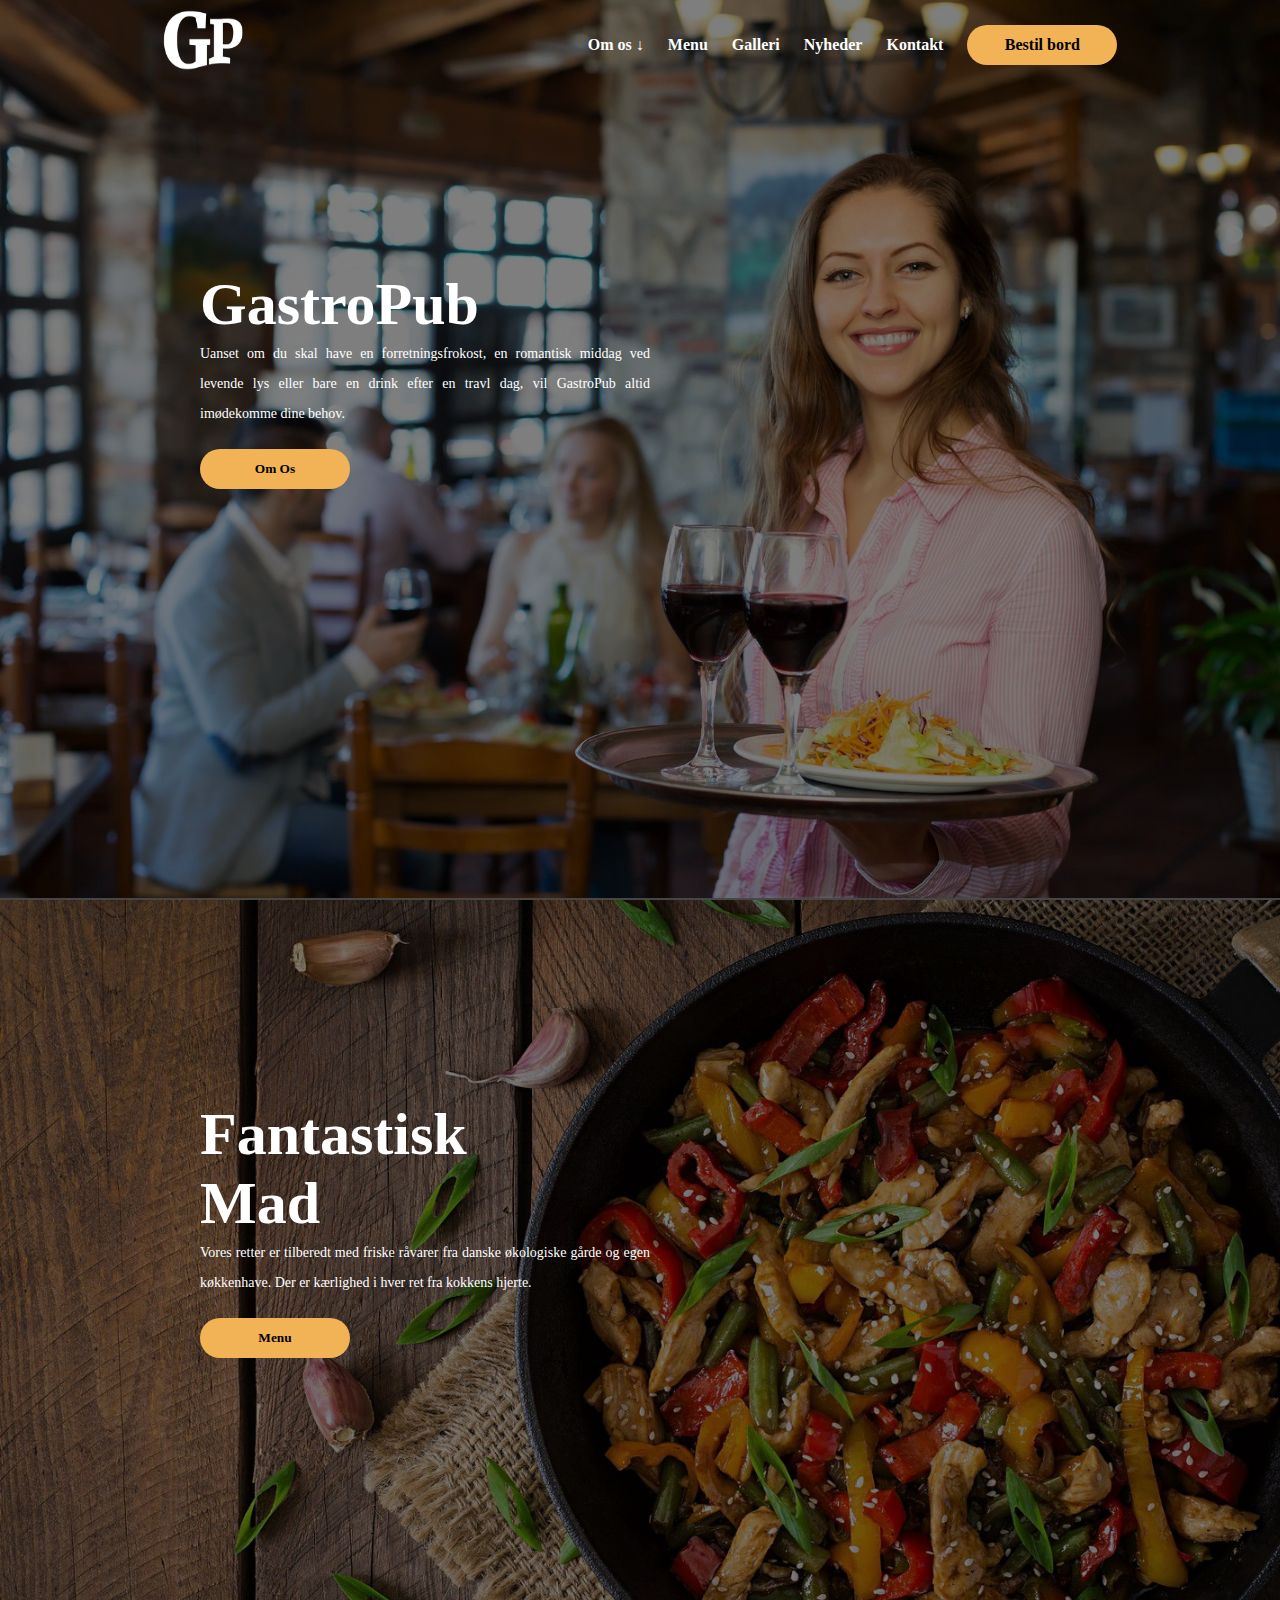
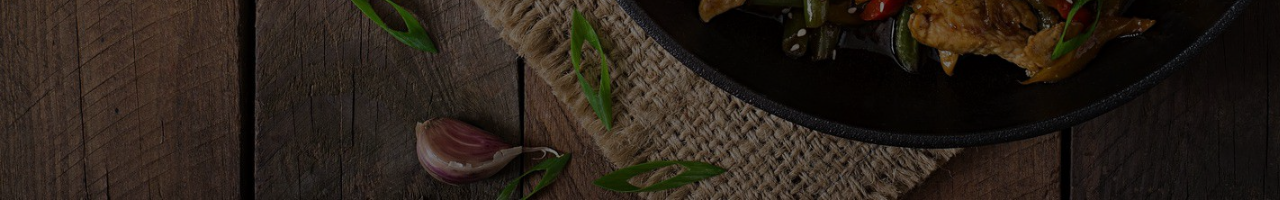
==== index.html @ f4e52f5f "." ====
<!DOCTYPE html>
<html lang="da">
<head>
    <meta charset="UTF-8">
    <meta name="viewport" content="width=device-width, initial-scale=1.0">
    <title>Gastropub</title>
    <link rel="stylesheet" href="/css/style.css">
    <script src="/scripts/script.js"></script>


</head>
<body>

<section class="sec-1">
    <div class="overlay">

     
     <nav class="navbar">   
    
         <img class="logo" src="/img/Gplogo.png" alt="">
    <ul>
        <li> <a href="">Om os &#8595;</a> </li>
        <li> <a href="">Menu</a> </li>
        <li> <a href="">Galleri</a> </li>
        <li> <a href="">Nyheder</a> </li>
        <li> <a href="">Kontakt</a> </li>
        
        <button class="bestil">Bestil bord</button>
    </ul>
</nav>
    <div class="text-1">
        <h1>GastroPub</h1>
        <p class="p-1">Uanset om du skal have en forretningsfrokost, en romantisk middag ved levende lys eller bare en drink efter en travl dag, vil GastroPub altid imødekomme dine behov.</p>

        <button class="om">Om Os</button>

    </div>


    </div>


</section>

<section class="sec-2">

<div class="overlay">

    <div class="text-2">
        <h1>Fantastisk <br>Mad</h1>
        <p class="p-1">Vores retter er tilberedt med friske råvarer fra danske økologiske gårde og egen køkkenhave. Der er kærlighed i hver ret fra kokkens hjerte.</p>

        <button class="om">Menu</button>

    </div>

</div>

</section>








    
</body>
</html>
---- css/style.css ----
*{
box-sizing: border-box;
padding: 0;
margin: 0;
}



.sec-1{
    background-image: url(/img/mainsite-waiter.jpg);
    background-repeat: no-repeat;
    background-size:cover;
    width: 100%;
    height: 900px;
    background-position: center;
    border-bottom: 2px solid rgb(70, 70, 70);
    
}

.overlay {
    
    
    width: 100%; /* Full width (cover the whole page) */
    height: 100%; /* Full height (cover the whole page) */
   
    
    background-color: rgba(0,0,0,0.5); /* Black background with opacity */
    
  }

.navbar{
    
    display: flex;
    justify-content: space-around;
    
    
    
}



.logo{
    width: 80px;
    height: 60px;
    background-color: white;
    background: transparent;
    
    margin-top: 10px;
}

ul {
    list-style-type: none;
    margin: 0;
    padding: 0;
    
    margin-top: 25px;
    
  }

  li{
    display: inline;
    
    
  }

  a{
    text-decoration: none;
    color: white;
    font-family: merriweather;
    font-weight: bold;
    margin-left: 20px;
    
    
  }

  .text-1{
    background: transparent;
    margin: 200px;
    text-align:justify;
    max-width: 450px;
    
  }

h1{
    color: white;
    font-size: 60px;
    font-family: merriweather;
    font-weight: bold;
}

.p-1{
    color: white;
    font-family:'Times New Roman', Times, serif;
    font-size: 14px;
    font-weight: regular;
    line-height: 30px;
}

.om{
    background-color: #F1B356;
    color: black;
    font-family:'Times New Roman', Times, serif;
    height: 40px;
    width: 150px;
    border: none;
    border-radius: 27px;
    text-align: center;
    margin-top: 20px;
    font-weight: bold;
}

.bestil{
    background-color: #F1B356;
    color: black;
    font-family:merriweather;
    height: 40px;
    width: 150px;
    border: none;
    border-radius: 27px;
    text-align: center;
    font-weight: bold;
    margin-left: 20px;
    font-size: 16px;
}

/* Sektion 2 */

.sec-2{
    background-image: url(/img/mainSite-food.jpg);
    background-repeat: no-repeat;
    background-size:cover;
    width: 100%;
    height: 900px;
    
    
}

.text-2{
    position: absolute;
    background: transparent;
    margin: 200px;
    text-align:justify;
    max-width: 450px;
    
  }












  a:hover{
    
    color: rgb(202, 198, 198);
  }

button:hover{
  cursor: pointer;
  transform: scale(1.1);
  background-color: #d19b4a;
}
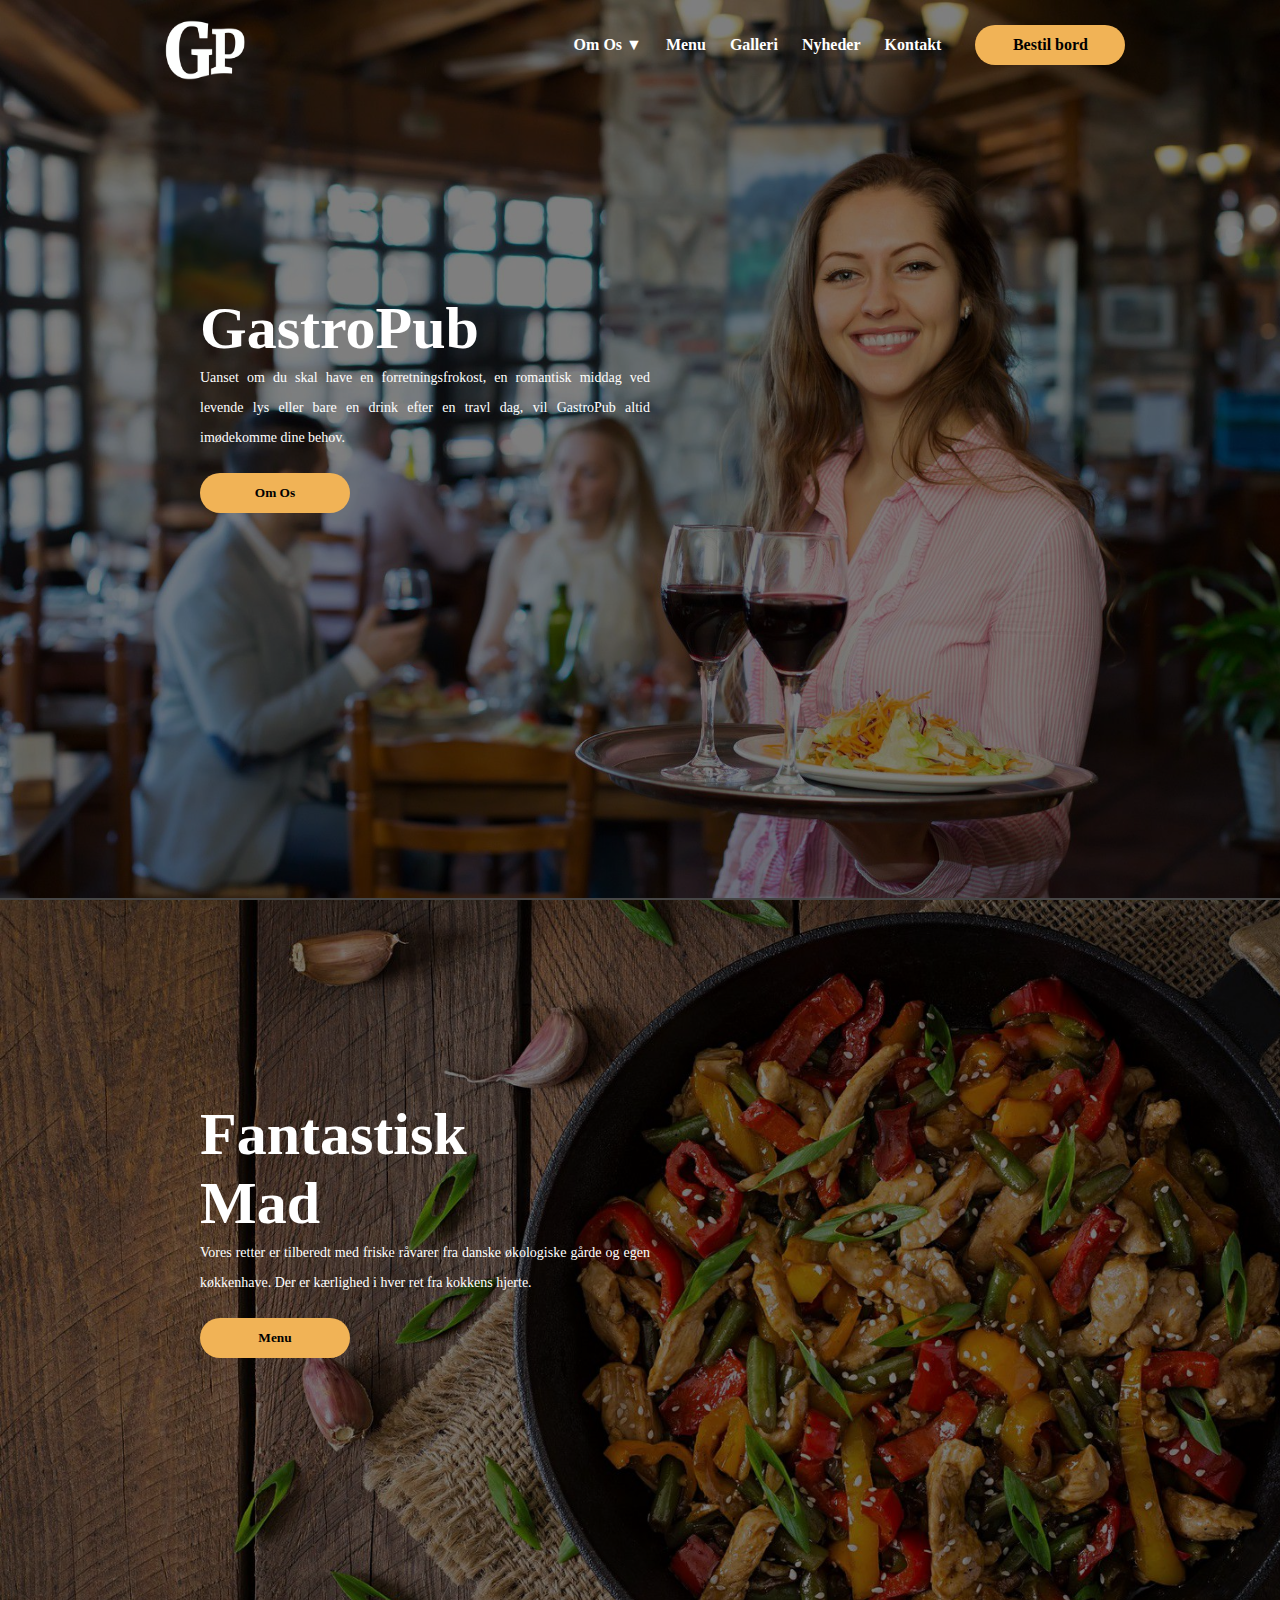
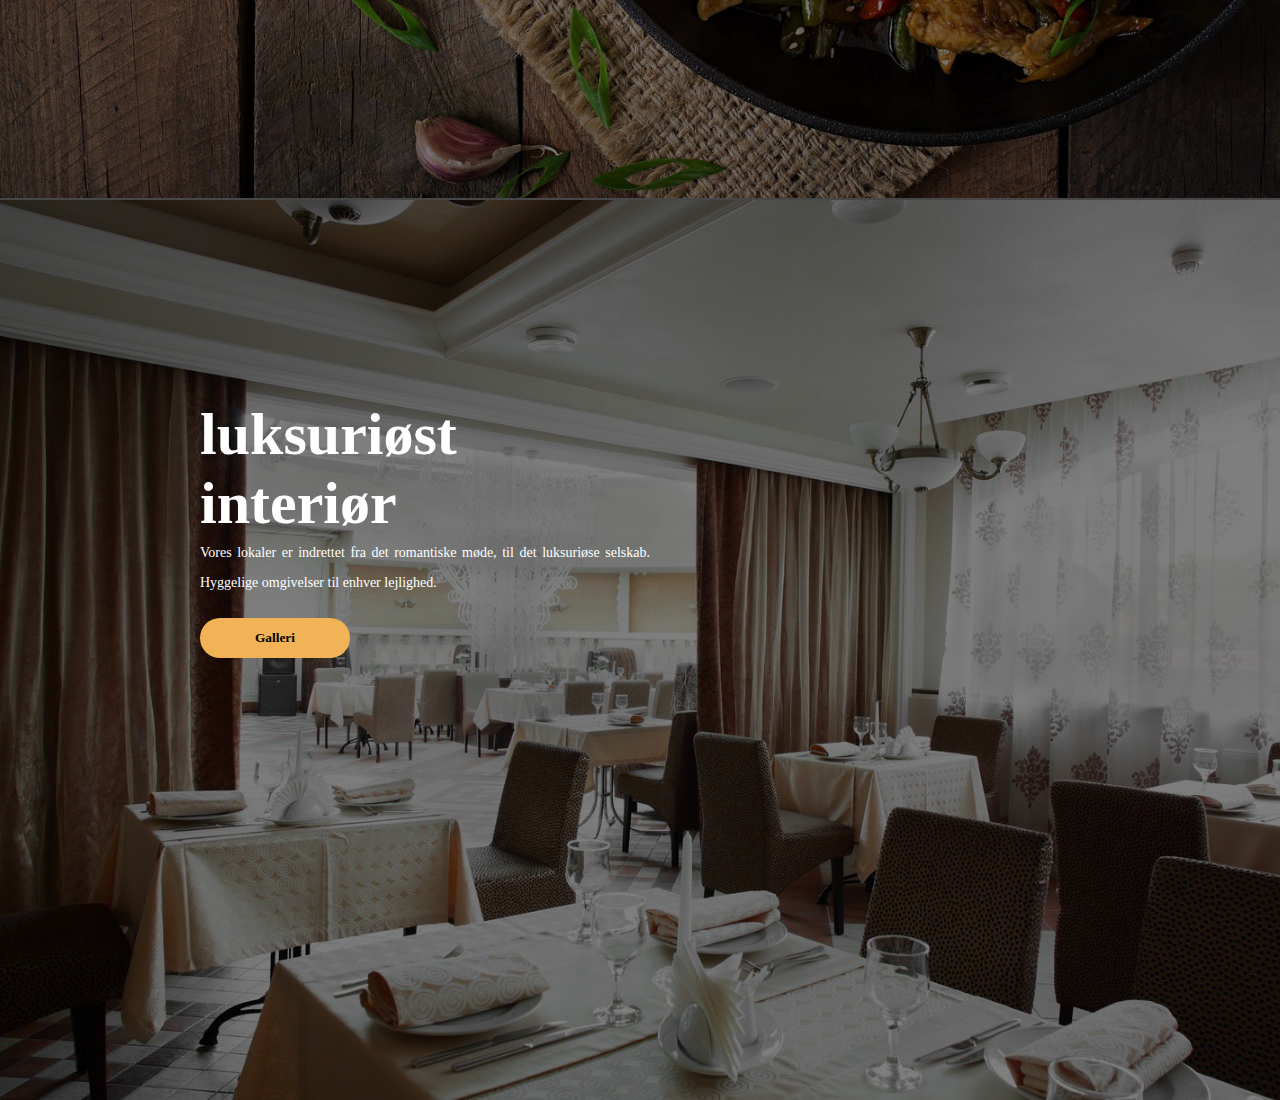
==== commit 44d0c3f4: "26-02-24" ====
--- a/index.html
+++ b/index.html
@@ -4,6 +4,9 @@
     <meta charset="UTF-8">
     <meta name="viewport" content="width=device-width, initial-scale=1.0">
     <title>Gastropub</title>
+    <link rel="preconnect" href="https://fonts.googleapis.com">
+<link rel="preconnect" href="https://fonts.gstatic.com" crossorigin>
+<link href="https://fonts.googleapis.com/css2?family=Crimson+Pro:ital,wght@0,200..900;1,200..900&display=swap" rel="stylesheet">
     <link rel="stylesheet" href="/css/style.css">
     <script src="/scripts/script.js"></script>
 
@@ -17,16 +20,23 @@
      
      <nav class="navbar">   
     
-         <img class="logo" src="/img/Gplogo.png" alt="">
-    <ul>
-        <li> <a href="">Om os &#8595;</a> </li>
-        <li> <a href="">Menu</a> </li>
-        <li> <a href="">Galleri</a> </li>
-        <li> <a href="">Nyheder</a> </li>
-        <li> <a href="">Kontakt</a> </li>
-        
-        <button class="bestil">Bestil bord</button>
-    </ul>
+        <a href="index.html"> <img class="logo" src="/img/Gplogo.png" alt=""> </a>
+         <ul class="nav-ul">
+            
+            <li><a href="#">Om Os &#9660;</a>
+                <ul>
+                <li><a href="omos.html">Gastropub</a></li>
+                <li><a href="#">Vores Team</a></li>
+                
+            </ul>
+            
+            <li><a href="#">Menu</a></li>
+            <li><a href="#">Galleri</a></li>
+            <li><a href="#">Nyheder</a></li>
+            <li><a href="#">Kontakt</a></li>
+            <button class="bestil">Bestil bord</button>
+
+            </ul>
 </nav>
     <div class="text-1">
         <h1>GastroPub</h1>
@@ -58,7 +68,21 @@
 
 </section>
 
+<section class="sec-3">
 
+    <div class="overlay">
+    
+        <div class="text-2">
+            <h1>luksuriøst <br>interiør</h1>
+            <p class="p-1">Vores lokaler er indrettet fra det romantiske møde, til det luksuriøse selskab. Hyggelige omgivelser til enhver lejlighed.</p>
+    
+            <button class="om">Galleri</button>
+    
+        </div>
+    
+    </div>
+    
+    </section>
 
 
 
--- a/css/style.css
+++ b/css/style.css
@@ -1,3 +1,4 @@
+
 *{
 box-sizing: border-box;
 padding: 0;
@@ -17,14 +18,31 @@
     
 }
 
+ul ul{
+  display: none;
+  position: absolute;
+  margin: 0;
+}
+
+ul li:hover ul{
+  display: block;
+  line-height: 25px;
+  background-color: #211E1B;
+  text-align: center;
+  font-size: 12px;
+  width: 100px;
+  
+  
+  }
+
 .overlay {
     
     
-    width: 100%; /* Full width (cover the whole page) */
-    height: 100%; /* Full height (cover the whole page) */
+    width: 100%;
+    height: 100%; 
    
     
-    background-color: rgba(0,0,0,0.5); /* Black background with opacity */
+    background-color: rgba(0,0,0,0.5); 
     
   }
 
@@ -48,6 +66,8 @@
     margin-top: 10px;
 }
 
+
+
 ul {
     list-style-type: none;
     margin: 0;
@@ -68,7 +88,7 @@
     color: white;
     font-family: merriweather;
     font-weight: bold;
-    margin-left: 20px;
+    padding: 10px;
     
     
   }
@@ -131,7 +151,7 @@
     background-size:cover;
     width: 100%;
     height: 900px;
-    
+    border-bottom: 2px solid rgb(70, 70, 70);
     
 }
 
@@ -145,9 +165,15 @@
   }
 
 
-
-
-
+/*Sektion 3*/
+
+.sec-3{
+  background-image: url(/img/mainSite-interior01.jpg);
+    background-repeat: no-repeat;
+    background-size:cover;
+    width: 100%;
+    height: 900px;
+}
 
 
 
@@ -156,7 +182,7 @@
 
 
   a:hover{
-    
+    transition: all 0.5s;
     color: rgb(202, 198, 198);
   }
 
@@ -164,4 +190,54 @@
   cursor: pointer;
   transform: scale(1.1);
   background-color: #d19b4a;
-}
+  transition: all 1s;
+}
+
+/*Om Gastropub*/
+
+.sec-om{
+  background-image: url(/img/about-interior01.jpg);
+    background-repeat: no-repeat;
+    background-size:cover;
+    width: 100%;
+    height: 370px;
+    text-align: center;
+    background-position: center;
+    
+}
+
+h2{
+  font-size: 80px;
+  font-family: merriweather;
+  font-weight: bold;
+  color: white;
+  margin: 80px;
+}
+
+.about{
+  width: 100%;
+  height: 750px;
+  background-color: #2E2925;
+  text-align: left;
+  border-top: 2px solid rgb(70, 70, 70);
+  
+}
+
+.text-om{
+  color: #CCC4BC;
+  padding: 20px;
+  font-family: 'crimson pro','Times New Roman', Times, serif;
+  
+  font-size: 16px;
+  font-weight: bold;
+}
+
+.aboutimg{
+  padding: 10px;
+}
+
+
+
+
+
+
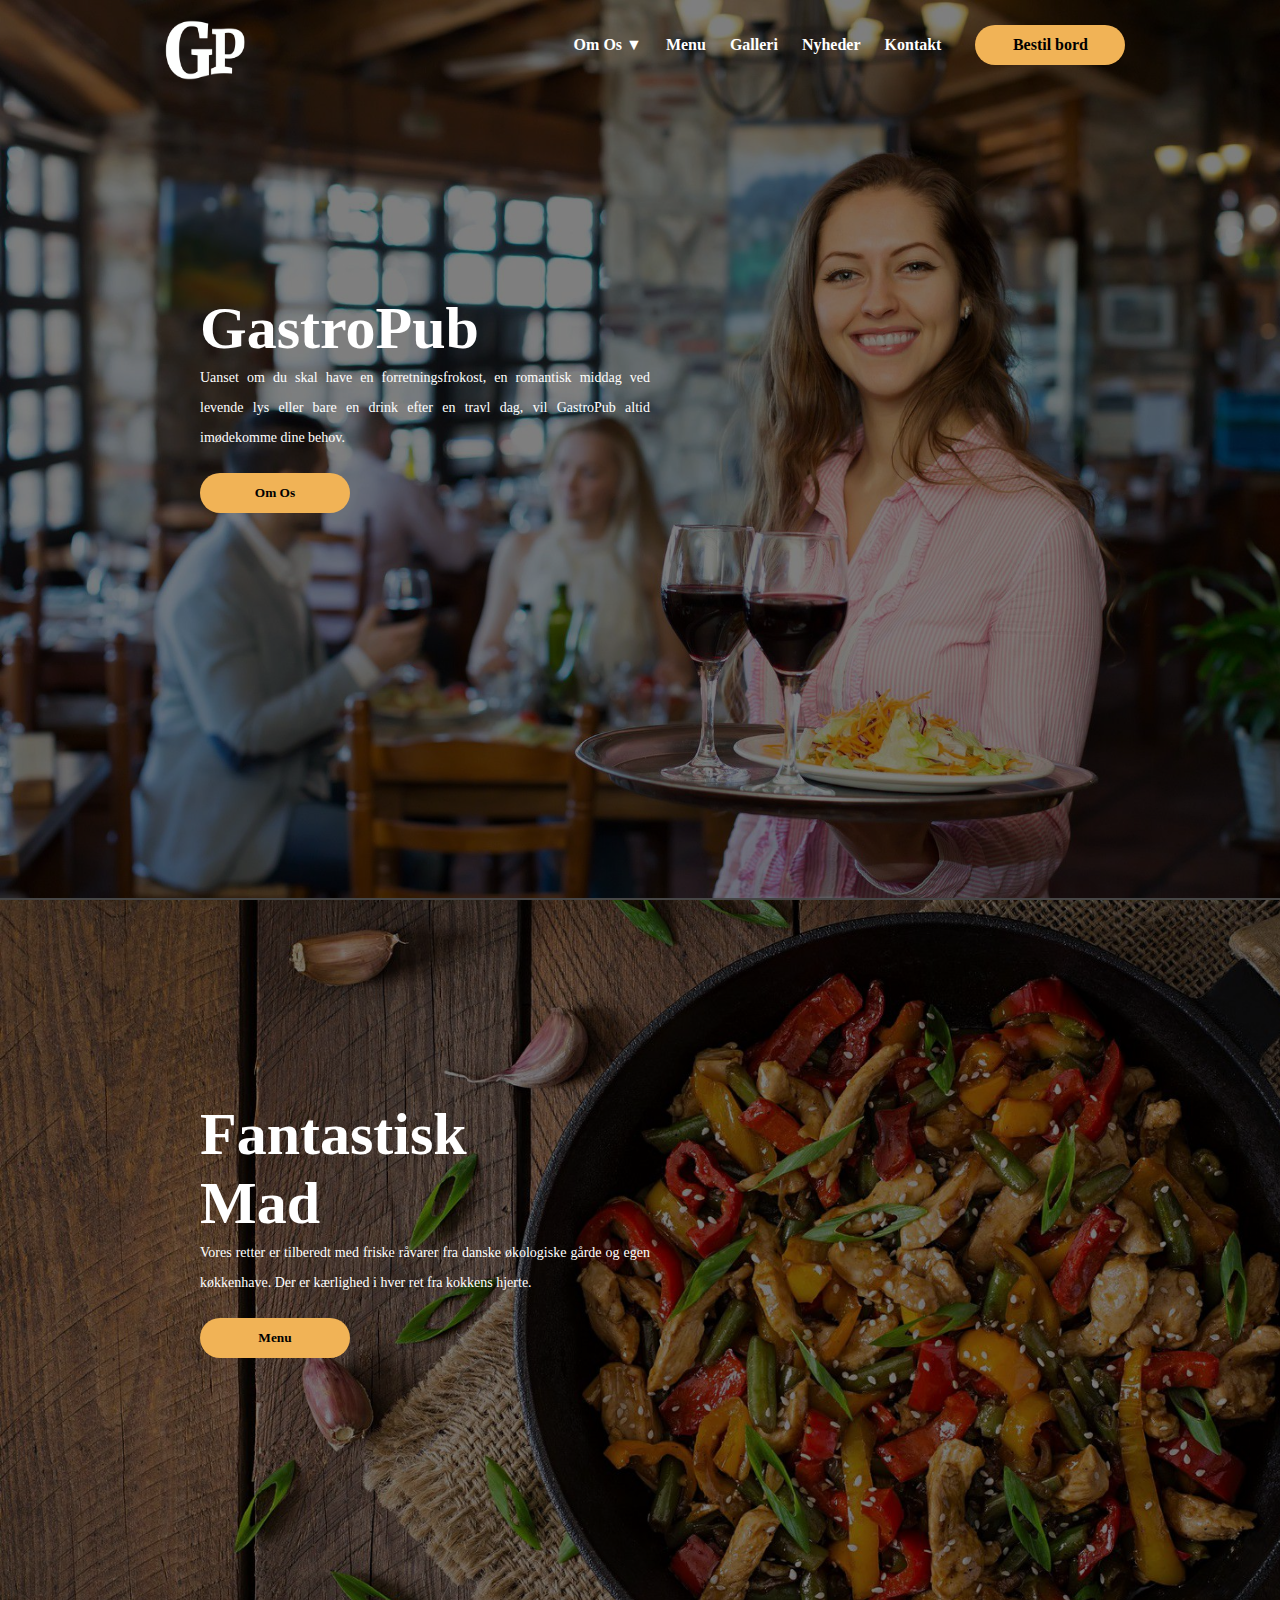
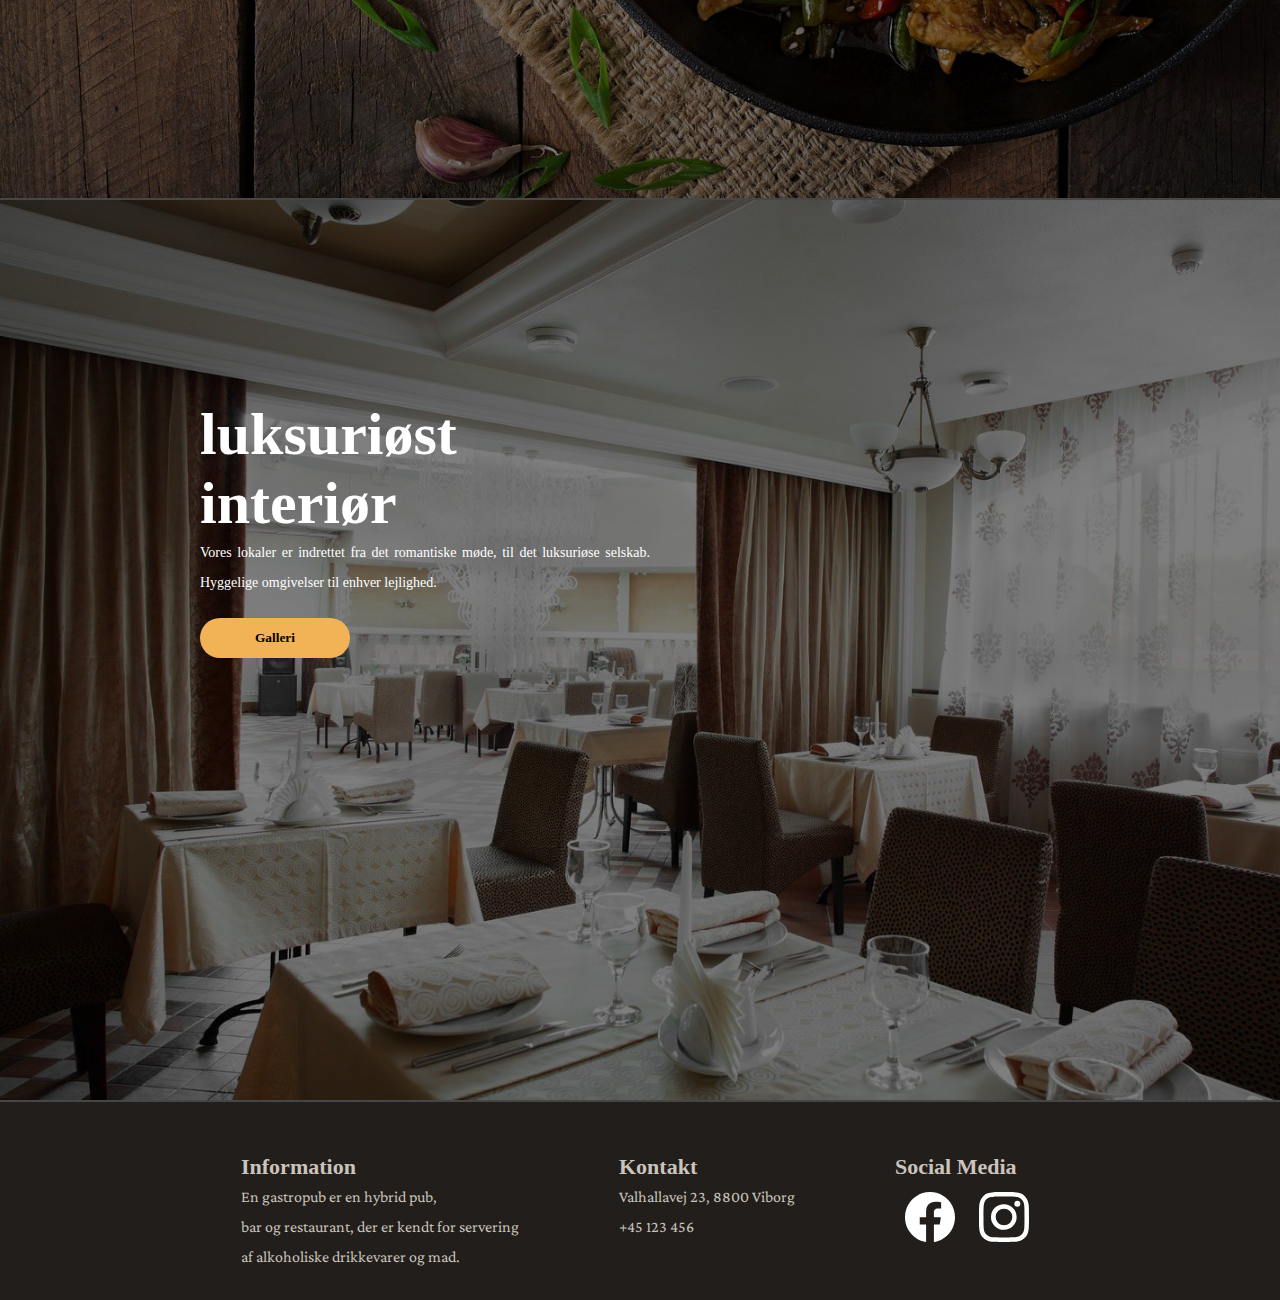
==== commit 5b4123fc: "28-02-24" ====
--- a/index.html
+++ b/index.html
@@ -8,7 +8,7 @@
 <link rel="preconnect" href="https://fonts.gstatic.com" crossorigin>
 <link href="https://fonts.googleapis.com/css2?family=Crimson+Pro:ital,wght@0,200..900;1,200..900&display=swap" rel="stylesheet">
     <link rel="stylesheet" href="/css/style.css">
-    <script src="/scripts/script.js"></script>
+    <script src="/scripts/script.js" type="module"></script>
 
 
 </head>
@@ -26,11 +26,11 @@
             <li><a href="#">Om Os &#9660;</a>
                 <ul>
                 <li><a href="omos.html">Gastropub</a></li>
-                <li><a href="#">Vores Team</a></li>
+                <li><a href="team.html">Vores Team</a></li>
                 
             </ul>
             
-            <li><a href="#">Menu</a></li>
+            <li><a href="menu.html">Menu</a></li>
             <li><a href="#">Galleri</a></li>
             <li><a href="#">Nyheder</a></li>
             <li><a href="#">Kontakt</a></li>
@@ -84,9 +84,29 @@
     
     </section>
 
+    <button onclick="topFunction()" id="myBtn" title="Go to top"><a class="arrow" href="#top">&#11165;</a></button>
 
-
-
+    <footer>
+        <div class="div-foot-1">
+            <h4>Information</h4>
+        <p class="p-footer">En gastropub er en hybrid pub, <br> bar og restaurant, der er kendt for servering <br> af alkoholiske  drikkevarer og mad.</p>
+        </div>
+        <div class="div-foot-2">
+            <h4>Kontakt</h4>
+            <p class="p-footer">Valhallavej 23, 8800 Viborg</p>
+            <p class="p-footer">+45 123 456</p>
+        </div>
+        <div class="div-foot-3">
+            <h4>Social Media</h4>
+            <svg xmlns="http://www.w3.org/2000/svg" width="50" height="50" fill="#fff" class="bi bi-facebook" viewBox="0 0 16 16">
+                <path d="M16 8.049c0-4.446-3.582-8.05-8-8.05C3.58 0-.002 3.603-.002 8.05c0 4.017 2.926 7.347 6.75 7.951v-5.625h-2.03V8.05H6.75V6.275c0-2.017 1.195-3.131 3.022-3.131.876 0 1.791.157 1.791.157v1.98h-1.009c-.993 0-1.303.621-1.303 1.258v1.51h2.218l-.354 2.326H9.25V16c3.824-.604 6.75-3.934 6.75-7.951"/>
+              </svg>
+              <svg xmlns="http://www.w3.org/2000/svg" width="50" height="50" fill="#fff" class="bi bi-instagram" viewBox="0 0 16 16">
+                <path d="M8 0C5.829 0 5.556.01 4.703.048 3.85.088 3.269.222 2.76.42a3.9 3.9 0 0 0-1.417.923A3.9 3.9 0 0 0 .42 2.76C.222 3.268.087 3.85.048 4.7.01 5.555 0 5.827 0 8.001c0 2.172.01 2.444.048 3.297.04.852.174 1.433.372 1.942.205.526.478.972.923 1.417.444.445.89.719 1.416.923.51.198 1.09.333 1.942.372C5.555 15.99 5.827 16 8 16s2.444-.01 3.298-.048c.851-.04 1.434-.174 1.943-.372a3.9 3.9 0 0 0 1.416-.923c.445-.445.718-.891.923-1.417.197-.509.332-1.09.372-1.942C15.99 10.445 16 10.173 16 8s-.01-2.445-.048-3.299c-.04-.851-.175-1.433-.372-1.941a3.9 3.9 0 0 0-.923-1.417A3.9 3.9 0 0 0 13.24.42c-.51-.198-1.092-.333-1.943-.372C10.443.01 10.172 0 7.998 0zm-.717 1.442h.718c2.136 0 2.389.007 3.232.046.78.035 1.204.166 1.486.275.373.145.64.319.92.599s.453.546.598.92c.11.281.24.705.275 1.485.039.843.047 1.096.047 3.231s-.008 2.389-.047 3.232c-.035.78-.166 1.203-.275 1.485a2.5 2.5 0 0 1-.599.919c-.28.28-.546.453-.92.598-.28.11-.704.24-1.485.276-.843.038-1.096.047-3.232.047s-2.39-.009-3.233-.047c-.78-.036-1.203-.166-1.485-.276a2.5 2.5 0 0 1-.92-.598 2.5 2.5 0 0 1-.6-.92c-.109-.281-.24-.705-.275-1.485-.038-.843-.046-1.096-.046-3.233s.008-2.388.046-3.231c.036-.78.166-1.204.276-1.486.145-.373.319-.64.599-.92s.546-.453.92-.598c.282-.11.705-.24 1.485-.276.738-.034 1.024-.044 2.515-.045zm4.988 1.328a.96.96 0 1 0 0 1.92.96.96 0 0 0 0-1.92m-4.27 1.122a4.109 4.109 0 1 0 0 8.217 4.109 4.109 0 0 0 0-8.217m0 1.441a2.667 2.667 0 1 1 0 5.334 2.667 2.667 0 0 1 0-5.334"/>
+              </svg>
+              
+        </div>
+        </footer>
 
 
     
--- a/css/style.css
+++ b/css/style.css
@@ -34,6 +34,8 @@
   
   
   }
+
+  
 
 .overlay {
     
@@ -236,8 +238,201 @@
   padding: 10px;
 }
 
-
-
-
-
-
+/*Vores Team*/
+
+.sec-team{
+  background-image: url(/img/StaffHeaderFood.jpg);
+    background-repeat: no-repeat;
+    background-size:cover;
+    width: 100%;
+    height: 400px;
+    text-align: center;
+    background-position: center;
+    
+}
+
+.bob{
+display: flex;
+background-color: #2E2925;
+height: 400px;
+justify-content: space-between;
+}
+
+.bob-img{
+height: 200px;
+width: 200px;
+}
+
+
+/*MENU*/
+.sec-menu{
+  background-image: url(/img/menuHeader.jpg);
+    background-repeat: no-repeat;
+    background-size:cover;
+    width: 100%;
+    height: 400px;
+    text-align: center;
+    background-position: center;
+    
+}
+
+h3{
+  color: white;
+  font-size: 48px;
+  font-family: merriweather;
+  font-weight: bold;
+  
+  
+}
+
+.container,.container2,.container3{
+  background-color: #2E2925;
+  padding: 20px;
+  border-top: 2px solid #4d4d4d;
+}
+
+.container2,.container3{
+  border: none;
+}
+
+.output,.output2,.output3{
+  
+  width: 100%;
+  height: 450px;
+  background-color: #2E2925;
+  
+  
+  }
+
+  .soupname{
+  color: white;
+  font-size: 20px;
+  background-color: #2E2925;
+  font-family: merriweather;
+  font-weight: bold;
+  margin-top: 20px;
+  
+  
+  }
+
+  .soupingredients{
+  color: #CCC4BC;
+  background-color: #2E2925;
+  font-size: 16px;
+  font-family: 'crimson pro';
+  font-weight: bold roman;
+  margin-top: 10px;
+  
+  }
+
+.price{
+  color: #CCC4BC;
+font-family: merriweather;
+font-weight: bold;
+font-size: 18px;
+margin-top: 5px;
+}
+
+.menuknap{
+  background-color: #F1B356;
+  color: black;
+  border: none;
+  height: 20px;
+  width: 100px;
+  font-weight: bold;
+  font-family: 'crimson pro';
+}
+
+#myBtn {
+  display: none; /* Hidden by default */
+  position: fixed; /* Fixed/sticky position */
+  bottom: 40px; /* Place the button at the bottom of the page */
+  right: 30px; /* Place the button 30px from the right */
+  z-index: 99; /* Make sure it does not overlap */
+  border: none; /* Remove borders */
+  outline: none; /* Remove outline */
+  background-color: #F1B356; /* Set a background color */
+  color: white; /* Text color */
+  cursor: pointer; /* Add a mouse pointer on hover */
+  padding: 15px; /* Some padding */
+  border-radius: 10px; /* Rounded corners */
+  font-size: 18px; /* Increase font size */
+}
+
+#myBtn:hover {
+  background-color: #ebb158; /* Add a dark-grey background on hover */
+}
+
+.arrow,.arrow:hover{
+  color: black;
+}
+
+
+/*FOOTER*/
+
+footer{
+  height: 200px;
+  background-color: #211E1B;
+  display: flex;
+  flex-direction: row;
+  justify-content: center;
+  border-top: 2px solid rgb(70, 70, 70);
+  
+}
+
+h4{
+  color: #CCC4BC;
+  font-family: merriweather;
+  font-weight: bold;
+  font-size: 22px;
+}
+
+.p-footer{
+  color: #CCC4BC;
+  font-family: 'crimson pro';
+  font-weight: regular roman;
+  font-size: 16px;
+  
+}
+
+.div-foot-1,.div-foot-2,.div-foot-3{
+  margin-top: 100px;
+  line-height: 30px;
+  margin: 50px;
+}
+
+svg{
+  margin: 10px;
+}
+
+@media only screen and (max-width: 768px) {
+  /* For mobile phones: */
+  .nav-ul{
+    display: none;
+  }
+
+  .sec-1{
+    
+    
+  }
+
+  h1{
+    font-size: 30px;
+  }
+
+  .text-1{
+    
+  }
+
+  h2{
+    font-size: 48px;
+  }
+
+  footer{
+    max-width: 768px;
+    height: 800px;
+    flex-direction: column;
+  }
+
+
+}
